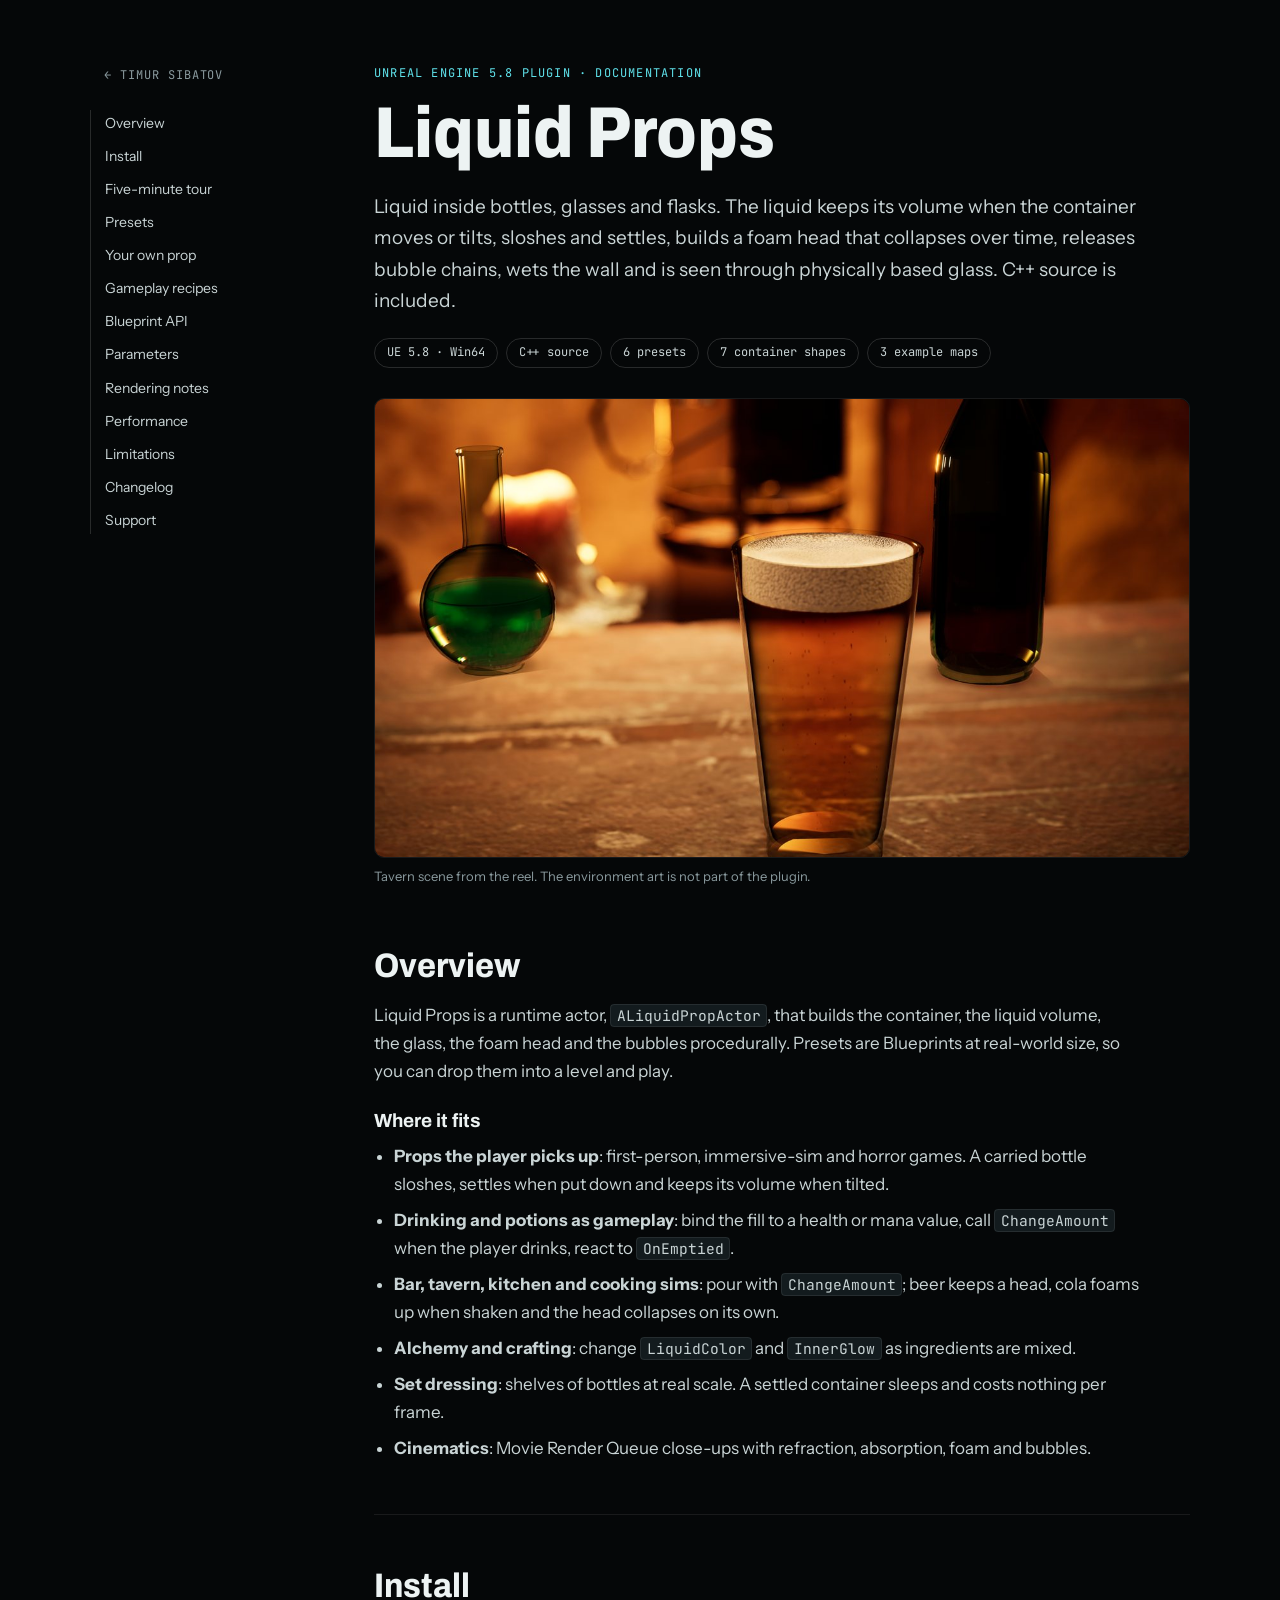
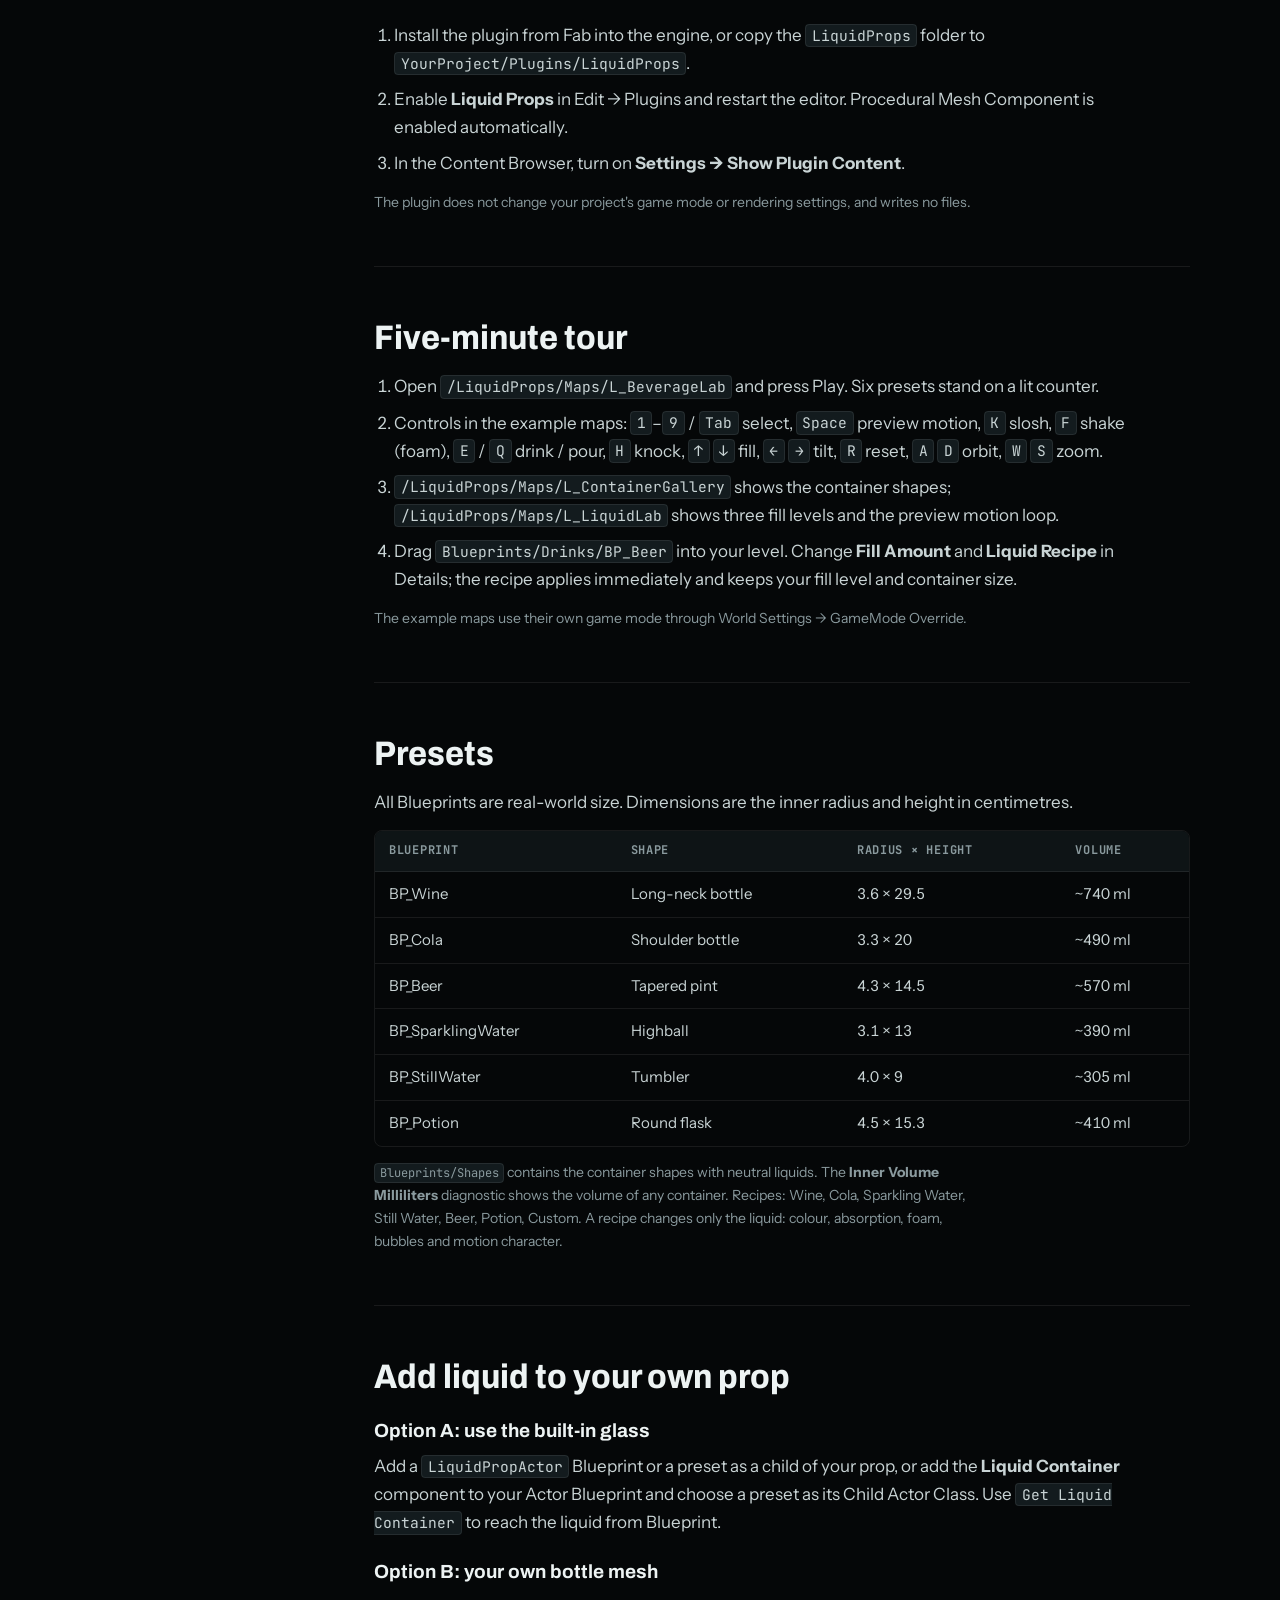
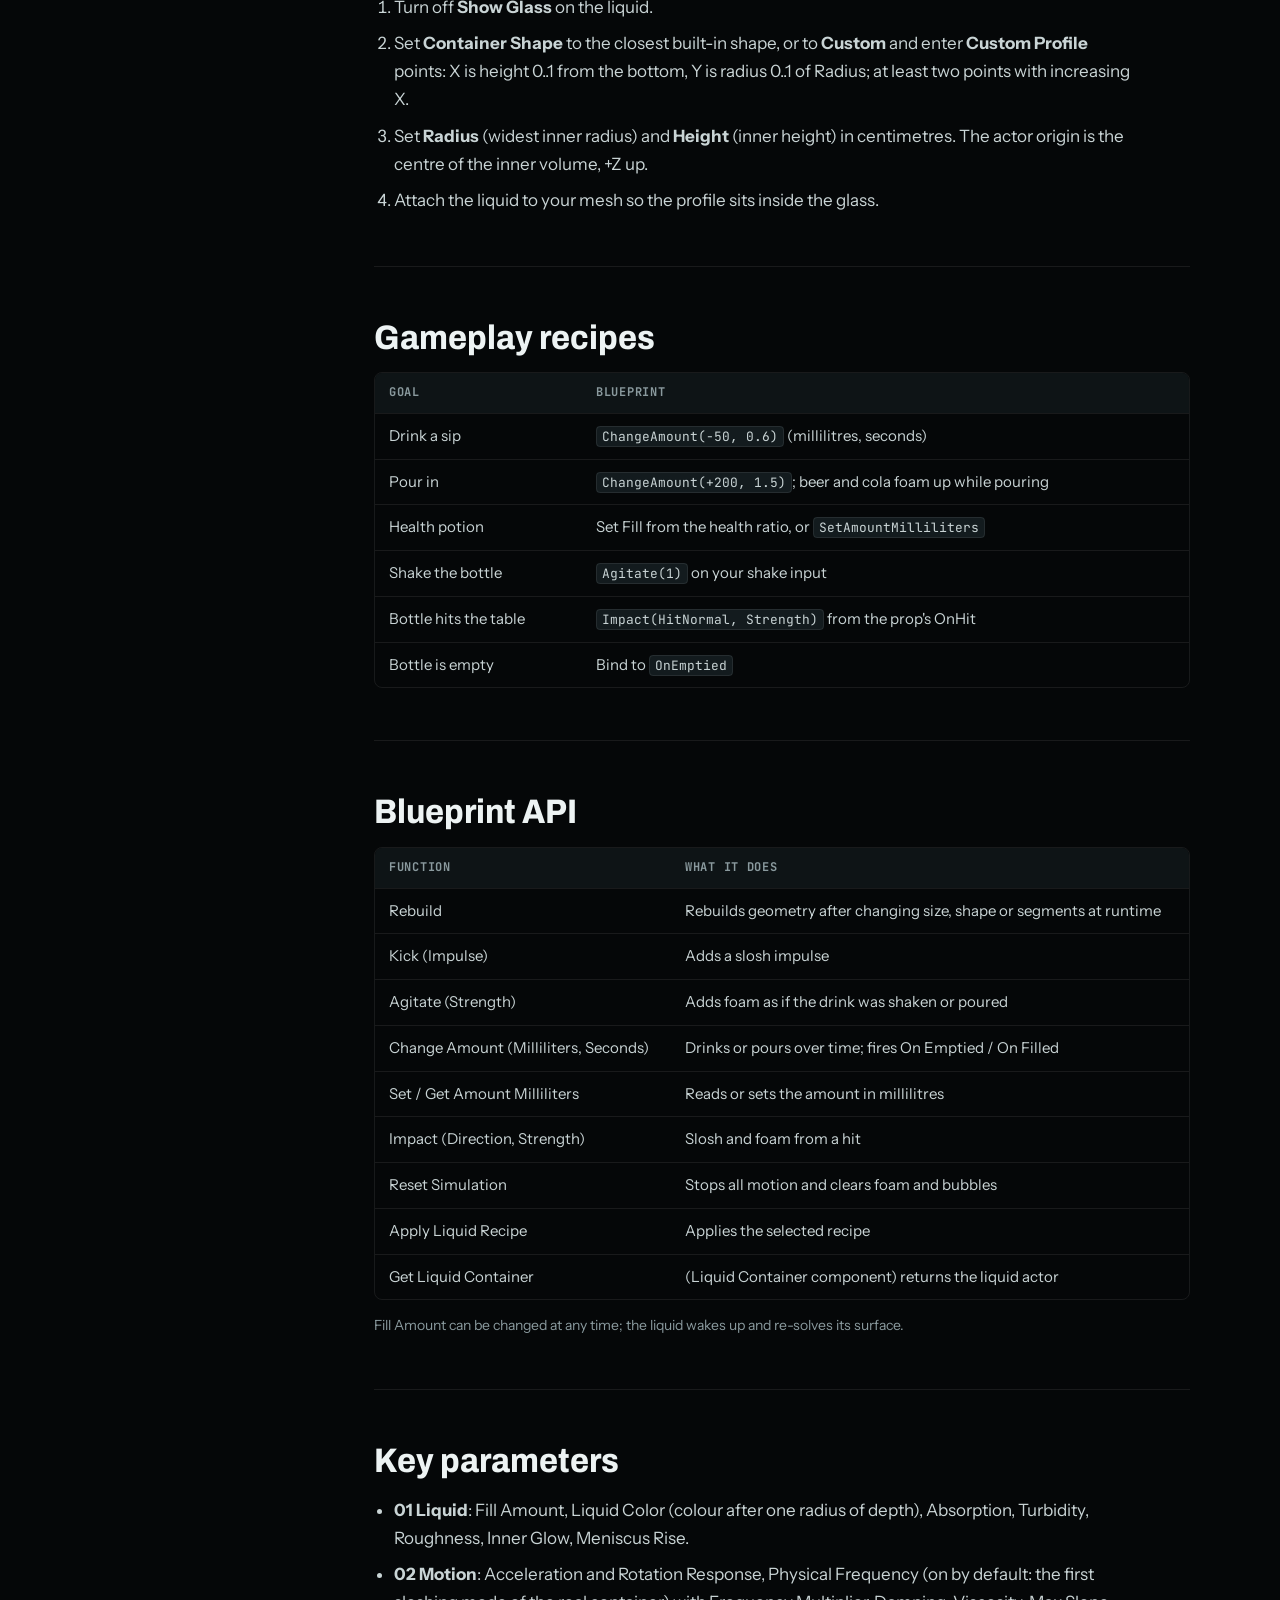
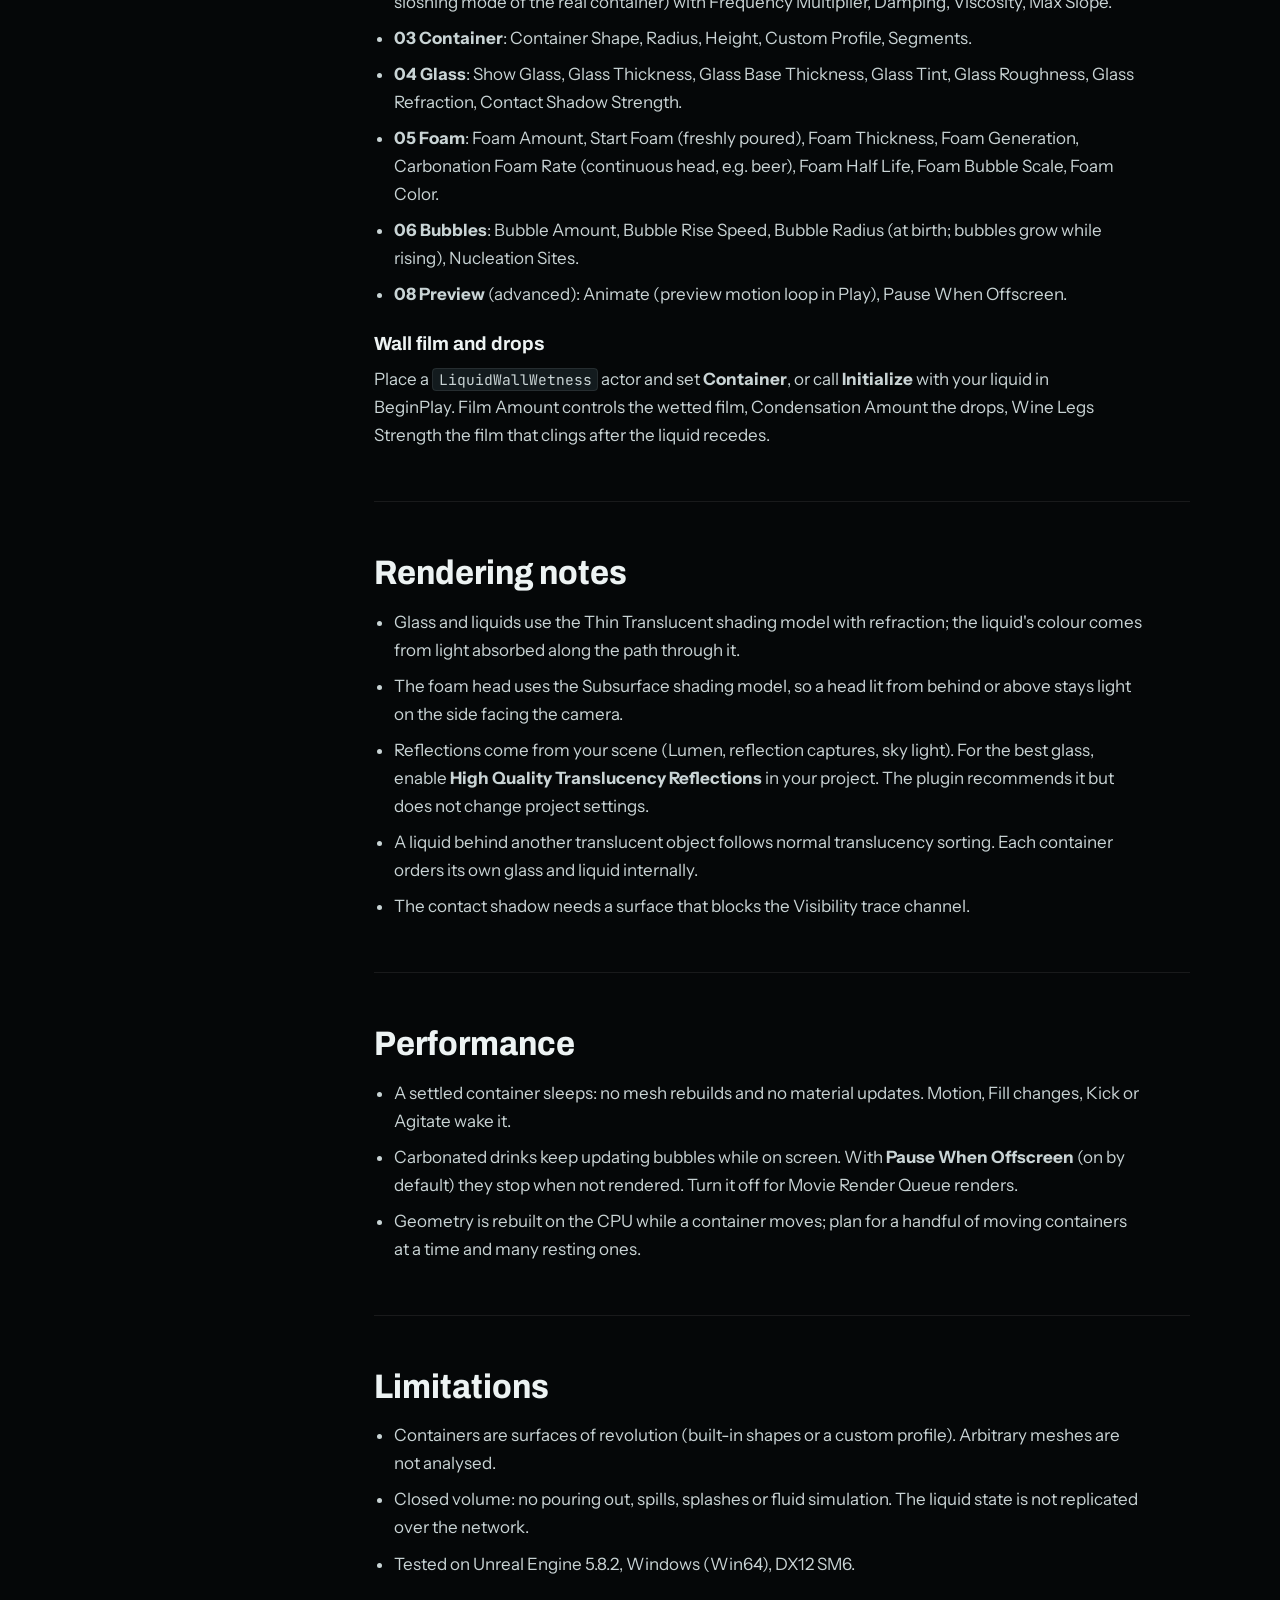
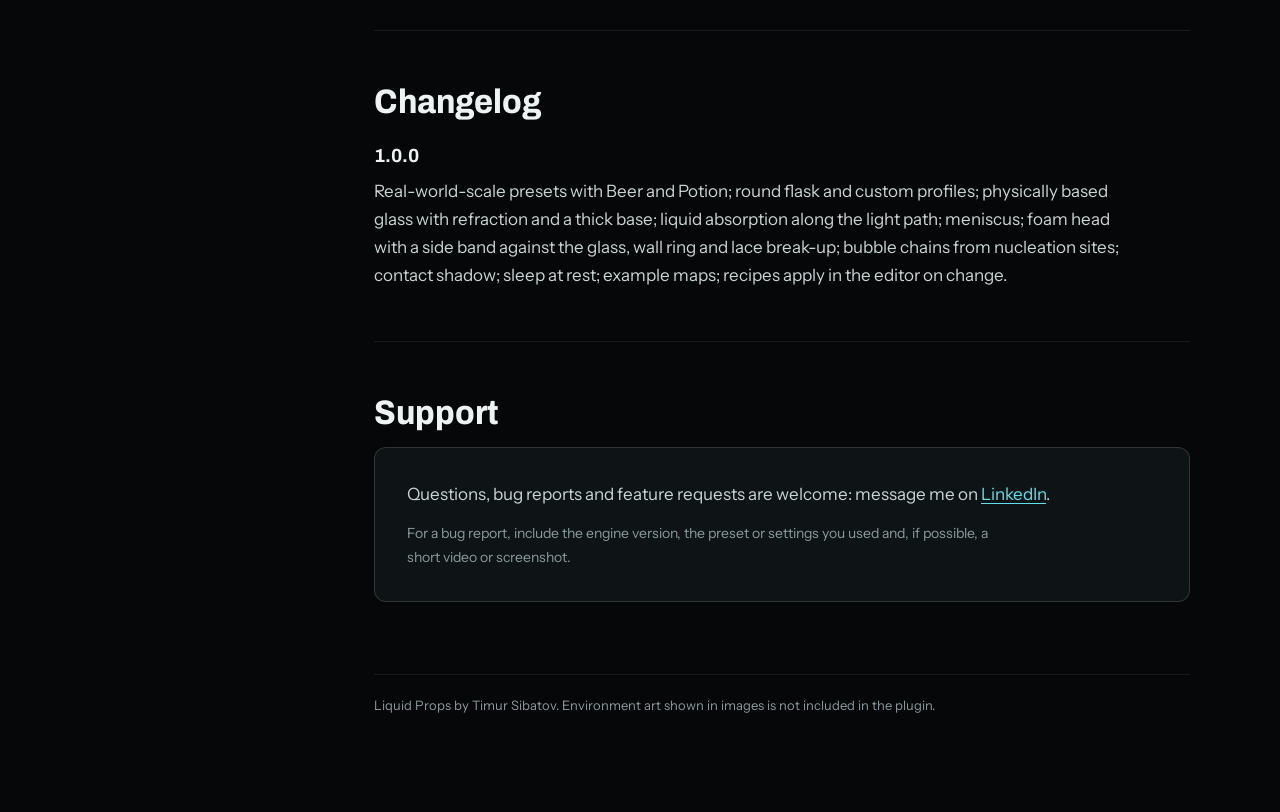
==== liquid-props/index.html @ 6d03c4a4 "Liquid Props documentation page" ====
<!doctype html>
<html lang="en">
<head>
<meta charset="utf-8">
<meta name="viewport" content="width=device-width, initial-scale=1, viewport-fit=cover">
<title>Liquid Props · Documentation</title>
<meta name="description" content="Documentation and support for Liquid Props, a real-time liquid plugin for bottles, glasses and flasks in Unreal Engine 5.8.">
<meta name="theme-color" content="#050708">
<link rel="preconnect" href="https://fonts.googleapis.com">
<link rel="preconnect" href="https://fonts.gstatic.com" crossorigin>
<link href="https://fonts.googleapis.com/css2?family=Archivo:wdth,wght@62..125,400..900&family=Instrument+Sans:wght@400;500;600&family=JetBrains+Mono:wght@400;500&display=swap" rel="stylesheet">
<style>
:root{
  --bg:#050708; --surface:#0E1416; --surface-2:#131B1E;
  --ink:#EDF3F3; --ink-2:#C9D4D5; --muted:#8A9A9E; --rule:rgba(255,255,255,.08); --rule-2:rgba(255,255,255,.14);
  --accent:#5FE1EA; --metric:#F2A65E;
  --display:"Archivo","Arial Narrow",Impact,sans-serif;
  --body:"Instrument Sans","Segoe UI",system-ui,sans-serif;
  --mono:"JetBrains Mono",ui-monospace,Consolas,monospace;
  --gutter:clamp(16px,4vw,40px);
  color-scheme:dark;
}
*,*::before,*::after{box-sizing:border-box}
html{scroll-behavior:smooth;scroll-padding-top:24px;background:var(--bg)}
body{margin:0;background:var(--bg);color:var(--ink);font-family:var(--body);font-size:17px;line-height:1.65;-webkit-font-smoothing:antialiased}
img{display:block;max-width:100%;height:auto}
a{color:var(--accent);text-underline-offset:3px}
h1,h2,h3{font-family:var(--display);margin:0;text-wrap:balance;line-height:1.1}
p{margin:0}
code,kbd{font-family:var(--mono);font-size:.86em;background:var(--surface-2);border:1px solid var(--rule);border-radius:4px;padding:.08em .38em}
.page{display:grid;grid-template-columns:220px minmax(0,1fr);gap:clamp(24px,5vw,72px);max-width:1180px;margin:0 auto;padding:clamp(28px,5vw,64px) var(--gutter) 96px}
nav.toc{position:sticky;top:24px;align-self:start;font-size:14px}
nav.toc .home{display:block;font-family:var(--mono);font-size:12px;letter-spacing:.08em;text-transform:uppercase;color:var(--muted);text-decoration:none;margin-bottom:22px}
nav.toc ol{list-style:none;margin:0;padding:0;display:grid;gap:6px;border-left:1px solid var(--rule-2)}
nav.toc a{display:block;padding:2px 0 2px 14px;color:var(--ink-2);text-decoration:none}
nav.toc a:hover{color:var(--accent)}
main{min-width:0}
.eyebrow{font-family:var(--mono);font-size:12px;letter-spacing:.1em;text-transform:uppercase;color:var(--accent)}
h1{font-size:clamp(40px,6vw,72px);font-weight:800;font-stretch:88%;margin:10px 0 18px}
.lede{font-size:19px;color:var(--ink-2);max-width:62ch}
.facts{display:flex;flex-wrap:wrap;gap:8px;margin:22px 0 30px;padding:0;list-style:none}
.facts li{font-family:var(--mono);font-size:12px;color:var(--ink-2);border:1px solid var(--rule-2);border-radius:999px;padding:4px 12px}
figure{margin:0 0 8px}
figure img{border-radius:10px;border:1px solid var(--rule)}
figcaption{font-size:13px;color:var(--muted);margin-top:8px}
section{padding-top:52px}
section+section{border-top:1px solid var(--rule);margin-top:52px}
h2{font-size:clamp(26px,3vw,34px);font-weight:750;font-stretch:92%;margin-bottom:16px}
h3{font-size:19px;font-weight:700;margin:26px 0 10px}
section p,section li{color:var(--ink-2);max-width:68ch}
section p+p{margin-top:12px}
ul.list,ol.list{padding-left:1.2em;margin:10px 0 0;display:grid;gap:8px}
.table{overflow-x:auto;margin-top:14px;border:1px solid var(--rule);border-radius:8px}
table{border-collapse:collapse;width:100%;font-size:15px;min-width:520px}
th,td{text-align:left;padding:10px 14px;border-bottom:1px solid var(--rule);vertical-align:top}
th{font-family:var(--mono);font-size:12px;letter-spacing:.06em;text-transform:uppercase;color:var(--muted);background:var(--surface)}
tr:last-child td{border-bottom:0}
td{font-variant-numeric:tabular-nums;color:var(--ink-2)}
.support{background:var(--surface);border:1px solid var(--rule-2);border-radius:12px;padding:clamp(20px,3vw,32px);margin-top:8px}
.support ul{margin-top:12px}
.note{font-size:14px;color:var(--muted);margin-top:14px}
footer{margin-top:72px;padding-top:20px;border-top:1px solid var(--rule);font-size:13px;color:var(--muted)}
@media (max-width:820px){
  .page{grid-template-columns:minmax(0,1fr)}
  nav.toc{position:static}
  nav.toc ol{grid-template-columns:repeat(2,minmax(0,1fr));border-left:0}
  nav.toc a{padding-left:0}
}
</style>
</head>
<body>
<div class="page">
  <nav class="toc" aria-label="Contents">
    <a class="home" href="../#liquids">← Timur Sibatov</a>
    <ol>
      <li><a href="#overview">Overview</a></li>
      <li><a href="#install">Install</a></li>
      <li><a href="#tour">Five-minute tour</a></li>
      <li><a href="#presets">Presets</a></li>
      <li><a href="#own-prop">Your own prop</a></li>
      <li><a href="#gameplay">Gameplay recipes</a></li>
      <li><a href="#api">Blueprint API</a></li>
      <li><a href="#parameters">Parameters</a></li>
      <li><a href="#rendering">Rendering notes</a></li>
      <li><a href="#performance">Performance</a></li>
      <li><a href="#limitations">Limitations</a></li>
      <li><a href="#changelog">Changelog</a></li>
      <li><a href="#support">Support</a></li>
    </ol>
  </nav>
  <main>
    <p class="eyebrow">Unreal Engine 5.8 plugin · Documentation</p>
    <h1>Liquid Props</h1>
    <p class="lede">Liquid inside bottles, glasses and flasks. The liquid keeps its volume when the container moves or tilts, sloshes and settles, builds a foam head that collapses over time, releases bubble chains, wets the wall and is seen through physically based glass. C++ source is included.</p>
    <ul class="facts"><li>UE 5.8 · Win64</li><li>C++ source</li><li>6 presets</li><li>7 container shapes</li><li>3 example maps</li></ul>
    <figure>
      <img src="../assets/img/poster-liquid.jpg" alt="A pint of beer with a foam head, a green potion flask and a wine bottle on a tavern table" width="1280" height="720">
      <figcaption>Tavern scene from the reel. The environment art is not part of the plugin.</figcaption>
    </figure>

    <section id="overview">
      <h2>Overview</h2>
      <p>Liquid Props is a runtime actor, <code>ALiquidPropActor</code>, that builds the container, the liquid volume, the glass, the foam head and the bubbles procedurally. Presets are Blueprints at real-world size, so you can drop them into a level and play.</p>
      <h3>Where it fits</h3>
      <ul class="list">
        <li><strong>Props the player picks up</strong>: first-person, immersive-sim and horror games. A carried bottle sloshes, settles when put down and keeps its volume when tilted.</li>
        <li><strong>Drinking and potions as gameplay</strong>: bind the fill to a health or mana value, call <code>ChangeAmount</code> when the player drinks, react to <code>OnEmptied</code>.</li>
        <li><strong>Bar, tavern, kitchen and cooking sims</strong>: pour with <code>ChangeAmount</code>; beer keeps a head, cola foams up when shaken and the head collapses on its own.</li>
        <li><strong>Alchemy and crafting</strong>: change <code>LiquidColor</code> and <code>InnerGlow</code> as ingredients are mixed.</li>
        <li><strong>Set dressing</strong>: shelves of bottles at real scale. A settled container sleeps and costs nothing per frame.</li>
        <li><strong>Cinematics</strong>: Movie Render Queue close-ups with refraction, absorption, foam and bubbles.</li>
      </ul>
    </section>

    <section id="install">
      <h2>Install</h2>
      <ol class="list">
        <li>Install the plugin from Fab into the engine, or copy the <code>LiquidProps</code> folder to <code>YourProject/Plugins/LiquidProps</code>.</li>
        <li>Enable <strong>Liquid Props</strong> in Edit → Plugins and restart the editor. Procedural Mesh Component is enabled automatically.</li>
        <li>In the Content Browser, turn on <strong>Settings → Show Plugin Content</strong>.</li>
      </ol>
      <p class="note">The plugin does not change your project's game mode or rendering settings, and writes no files.</p>
    </section>

    <section id="tour">
      <h2>Five-minute tour</h2>
      <ol class="list">
        <li>Open <code>/LiquidProps/Maps/L_BeverageLab</code> and press Play. Six presets stand on a lit counter.</li>
        <li>Controls in the example maps: <kbd>1</kbd>–<kbd>9</kbd> / <kbd>Tab</kbd> select, <kbd>Space</kbd> preview motion, <kbd>K</kbd> slosh, <kbd>F</kbd> shake (foam), <kbd>E</kbd> / <kbd>Q</kbd> drink / pour, <kbd>H</kbd> knock, <kbd>↑</kbd> <kbd>↓</kbd> fill, <kbd>←</kbd> <kbd>→</kbd> tilt, <kbd>R</kbd> reset, <kbd>A</kbd> <kbd>D</kbd> orbit, <kbd>W</kbd> <kbd>S</kbd> zoom.</li>
        <li><code>/LiquidProps/Maps/L_ContainerGallery</code> shows the container shapes; <code>/LiquidProps/Maps/L_LiquidLab</code> shows three fill levels and the preview motion loop.</li>
        <li>Drag <code>Blueprints/Drinks/BP_Beer</code> into your level. Change <strong>Fill Amount</strong> and <strong>Liquid Recipe</strong> in Details; the recipe applies immediately and keeps your fill level and container size.</li>
      </ol>
      <p class="note">The example maps use their own game mode through World Settings → GameMode Override.</p>
    </section>

    <section id="presets">
      <h2>Presets</h2>
      <p>All Blueprints are real-world size. Dimensions are the inner radius and height in centimetres.</p>
      <div class="table"><table>
        <thead><tr><th>Blueprint</th><th>Shape</th><th>Radius × height</th><th>Volume</th></tr></thead>
        <tbody>
          <tr><td>BP_Wine</td><td>Long-neck bottle</td><td>3.6 × 29.5</td><td>~740 ml</td></tr>
          <tr><td>BP_Cola</td><td>Shoulder bottle</td><td>3.3 × 20</td><td>~490 ml</td></tr>
          <tr><td>BP_Beer</td><td>Tapered pint</td><td>4.3 × 14.5</td><td>~570 ml</td></tr>
          <tr><td>BP_SparklingWater</td><td>Highball</td><td>3.1 × 13</td><td>~390 ml</td></tr>
          <tr><td>BP_StillWater</td><td>Tumbler</td><td>4.0 × 9</td><td>~305 ml</td></tr>
          <tr><td>BP_Potion</td><td>Round flask</td><td>4.5 × 15.3</td><td>~410 ml</td></tr>
        </tbody>
      </table></div>
      <p class="note"><code>Blueprints/Shapes</code> contains the container shapes with neutral liquids. The <strong>Inner Volume Milliliters</strong> diagnostic shows the volume of any container. Recipes: Wine, Cola, Sparkling Water, Still Water, Beer, Potion, Custom. A recipe changes only the liquid: colour, absorption, foam, bubbles and motion character.</p>
    </section>

    <section id="own-prop">
      <h2>Add liquid to your own prop</h2>
      <h3>Option A: use the built-in glass</h3>
      <p>Add a <code>LiquidPropActor</code> Blueprint or a preset as a child of your prop, or add the <strong>Liquid Container</strong> component to your Actor Blueprint and choose a preset as its Child Actor Class. Use <code>Get Liquid Container</code> to reach the liquid from Blueprint.</p>
      <h3>Option B: your own bottle mesh</h3>
      <ol class="list">
        <li>Turn off <strong>Show Glass</strong> on the liquid.</li>
        <li>Set <strong>Container Shape</strong> to the closest built-in shape, or to <strong>Custom</strong> and enter <strong>Custom Profile</strong> points: X is height 0..1 from the bottom, Y is radius 0..1 of Radius; at least two points with increasing X.</li>
        <li>Set <strong>Radius</strong> (widest inner radius) and <strong>Height</strong> (inner height) in centimetres. The actor origin is the centre of the inner volume, +Z up.</li>
        <li>Attach the liquid to your mesh so the profile sits inside the glass.</li>
      </ol>
    </section>

    <section id="gameplay">
      <h2>Gameplay recipes</h2>
      <div class="table"><table>
        <thead><tr><th>Goal</th><th>Blueprint</th></tr></thead>
        <tbody>
          <tr><td>Drink a sip</td><td><code>ChangeAmount(-50, 0.6)</code> (millilitres, seconds)</td></tr>
          <tr><td>Pour in</td><td><code>ChangeAmount(+200, 1.5)</code>; beer and cola foam up while pouring</td></tr>
          <tr><td>Health potion</td><td>Set Fill from the health ratio, or <code>SetAmountMilliliters</code></td></tr>
          <tr><td>Shake the bottle</td><td><code>Agitate(1)</code> on your shake input</td></tr>
          <tr><td>Bottle hits the table</td><td><code>Impact(HitNormal, Strength)</code> from the prop's OnHit</td></tr>
          <tr><td>Bottle is empty</td><td>Bind to <code>OnEmptied</code></td></tr>
        </tbody>
      </table></div>
    </section>

    <section id="api">
      <h2>Blueprint API</h2>
      <div class="table"><table>
        <thead><tr><th>Function</th><th>What it does</th></tr></thead>
        <tbody>
          <tr><td>Rebuild</td><td>Rebuilds geometry after changing size, shape or segments at runtime</td></tr>
          <tr><td>Kick (Impulse)</td><td>Adds a slosh impulse</td></tr>
          <tr><td>Agitate (Strength)</td><td>Adds foam as if the drink was shaken or poured</td></tr>
          <tr><td>Change Amount (Milliliters, Seconds)</td><td>Drinks or pours over time; fires On Emptied / On Filled</td></tr>
          <tr><td>Set / Get Amount Milliliters</td><td>Reads or sets the amount in millilitres</td></tr>
          <tr><td>Impact (Direction, Strength)</td><td>Slosh and foam from a hit</td></tr>
          <tr><td>Reset Simulation</td><td>Stops all motion and clears foam and bubbles</td></tr>
          <tr><td>Apply Liquid Recipe</td><td>Applies the selected recipe</td></tr>
          <tr><td>Get Liquid Container</td><td>(Liquid Container component) returns the liquid actor</td></tr>
        </tbody>
      </table></div>
      <p class="note">Fill Amount can be changed at any time; the liquid wakes up and re-solves its surface.</p>
    </section>

    <section id="parameters">
      <h2>Key parameters</h2>
      <ul class="list">
        <li><strong>01 Liquid</strong>: Fill Amount, Liquid Color (colour after one radius of depth), Absorption, Turbidity, Roughness, Inner Glow, Meniscus Rise.</li>
        <li><strong>02 Motion</strong>: Acceleration and Rotation Response, Physical Frequency (on by default: the first sloshing mode of the real container) with Frequency Multiplier, Damping, Viscosity, Max Slope.</li>
        <li><strong>03 Container</strong>: Container Shape, Radius, Height, Custom Profile, Segments.</li>
        <li><strong>04 Glass</strong>: Show Glass, Glass Thickness, Glass Base Thickness, Glass Tint, Glass Roughness, Glass Refraction, Contact Shadow Strength.</li>
        <li><strong>05 Foam</strong>: Foam Amount, Start Foam (freshly poured), Foam Thickness, Foam Generation, Carbonation Foam Rate (continuous head, e.g. beer), Foam Half Life, Foam Bubble Scale, Foam Color.</li>
        <li><strong>06 Bubbles</strong>: Bubble Amount, Bubble Rise Speed, Bubble Radius (at birth; bubbles grow while rising), Nucleation Sites.</li>
        <li><strong>08 Preview</strong> (advanced): Animate (preview motion loop in Play), Pause When Offscreen.</li>
      </ul>
      <h3>Wall film and drops</h3>
      <p>Place a <code>LiquidWallWetness</code> actor and set <strong>Container</strong>, or call <strong>Initialize</strong> with your liquid in BeginPlay. Film Amount controls the wetted film, Condensation Amount the drops, Wine Legs Strength the film that clings after the liquid recedes.</p>
    </section>

    <section id="rendering">
      <h2>Rendering notes</h2>
      <ul class="list">
        <li>Glass and liquids use the Thin Translucent shading model with refraction; the liquid's colour comes from light absorbed along the path through it.</li>
        <li>The foam head uses the Subsurface shading model, so a head lit from behind or above stays light on the side facing the camera.</li>
        <li>Reflections come from your scene (Lumen, reflection captures, sky light). For the best glass, enable <strong>High Quality Translucency Reflections</strong> in your project. The plugin recommends it but does not change project settings.</li>
        <li>A liquid behind another translucent object follows normal translucency sorting. Each container orders its own glass and liquid internally.</li>
        <li>The contact shadow needs a surface that blocks the Visibility trace channel.</li>
      </ul>
    </section>

    <section id="performance">
      <h2>Performance</h2>
      <ul class="list">
        <li>A settled container sleeps: no mesh rebuilds and no material updates. Motion, Fill changes, Kick or Agitate wake it.</li>
        <li>Carbonated drinks keep updating bubbles while on screen. With <strong>Pause When Offscreen</strong> (on by default) they stop when not rendered. Turn it off for Movie Render Queue renders.</li>
        <li>Geometry is rebuilt on the CPU while a container moves; plan for a handful of moving containers at a time and many resting ones.</li>
      </ul>
    </section>

    <section id="limitations">
      <h2>Limitations</h2>
      <ul class="list">
        <li>Containers are surfaces of revolution (built-in shapes or a custom profile). Arbitrary meshes are not analysed.</li>
        <li>Closed volume: no pouring out, spills, splashes or fluid simulation. The liquid state is not replicated over the network.</li>
        <li>Tested on Unreal Engine 5.8.2, Windows (Win64), DX12 SM6.</li>
      </ul>
    </section>

    <section id="changelog">
      <h2>Changelog</h2>
      <h3>1.0.0</h3>
      <p>Real-world-scale presets with Beer and Potion; round flask and custom profiles; physically based glass with refraction and a thick base; liquid absorption along the light path; meniscus; foam head with a side band against the glass, wall ring and lace break-up; bubble chains from nucleation sites; contact shadow; sleep at rest; example maps; recipes apply in the editor on change.</p>
    </section>

    <section id="support">
      <h2>Support</h2>
      <div class="support">
        <p>Questions, bug reports and feature requests are welcome: message me on <a href="https://www.linkedin.com/in/timmysib/">LinkedIn</a>.</p>
        <p class="note">For a bug report, include the engine version, the preset or settings you used and, if possible, a short video or screenshot.</p>
      </div>
    </section>

    <footer>Liquid Props by Timur Sibatov. Environment art shown in images is not included in the plugin.</footer>
  </main>
</div>
</body>
</html>
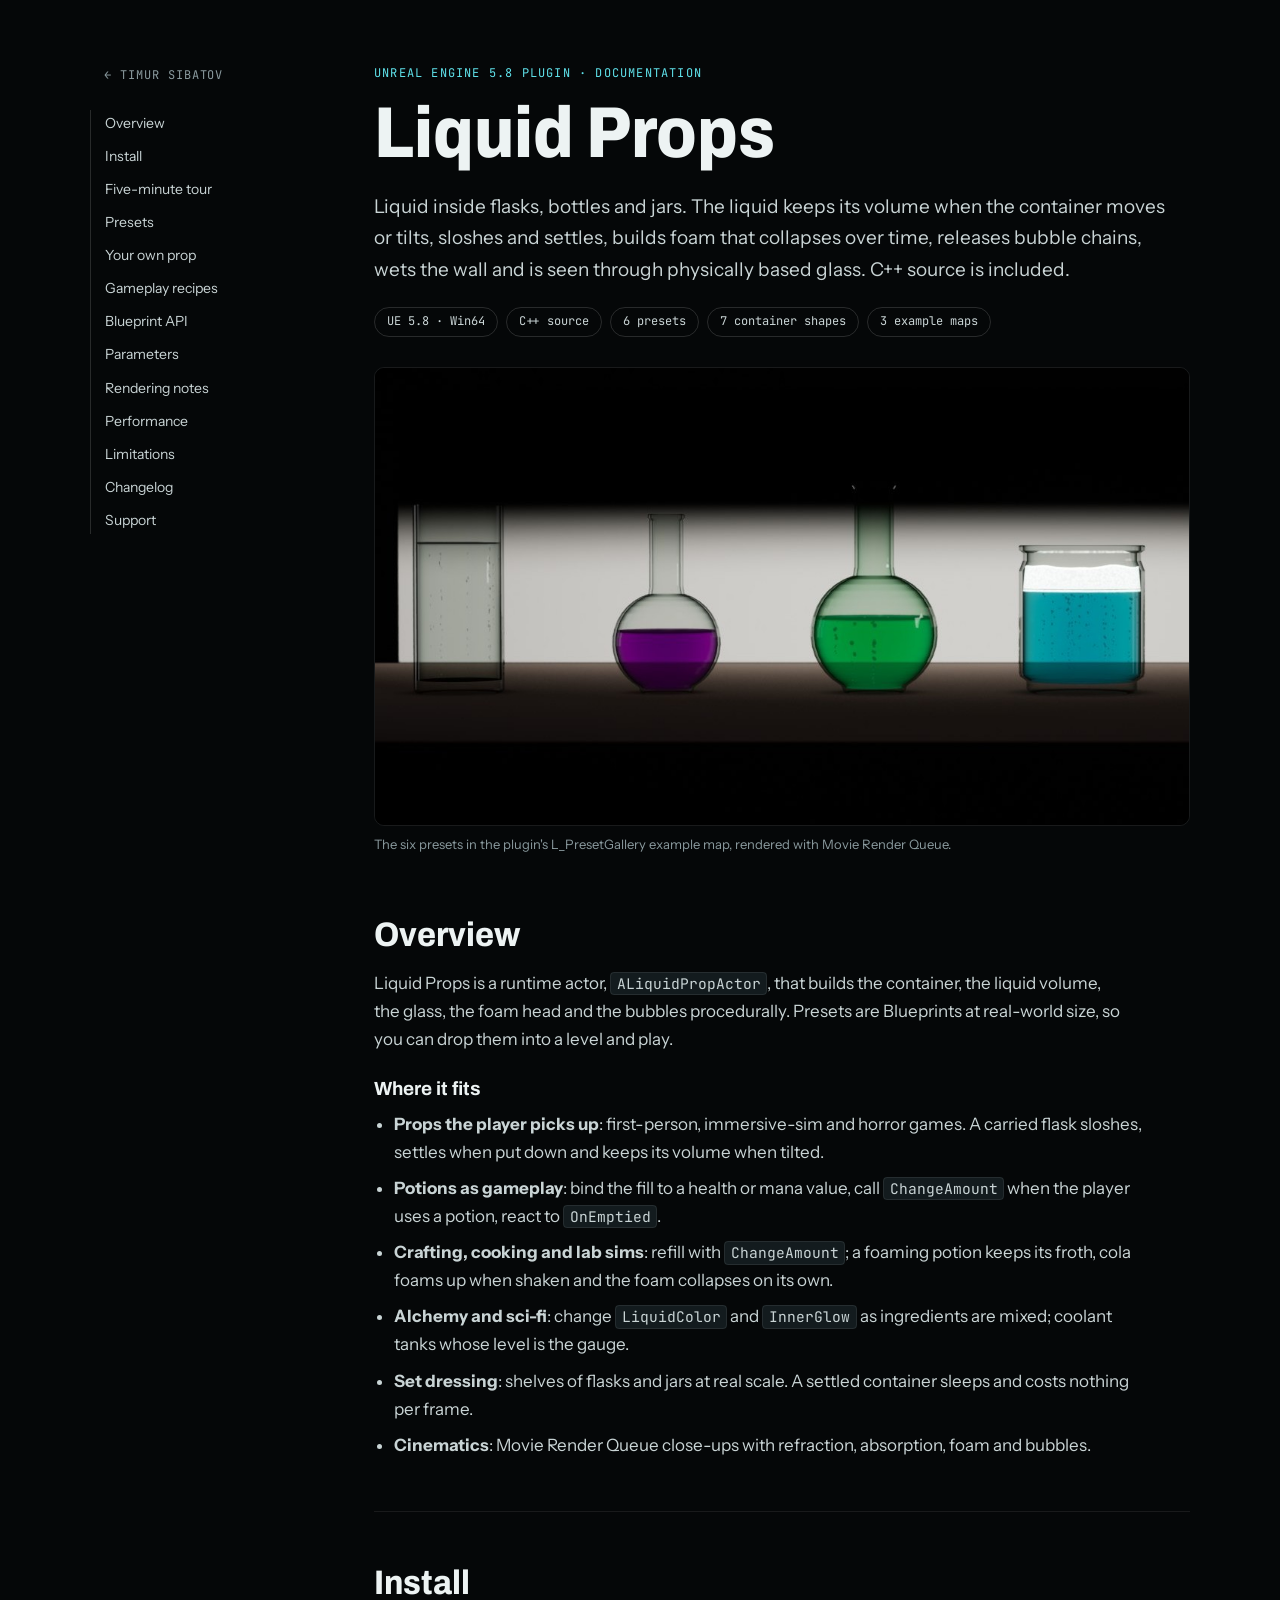
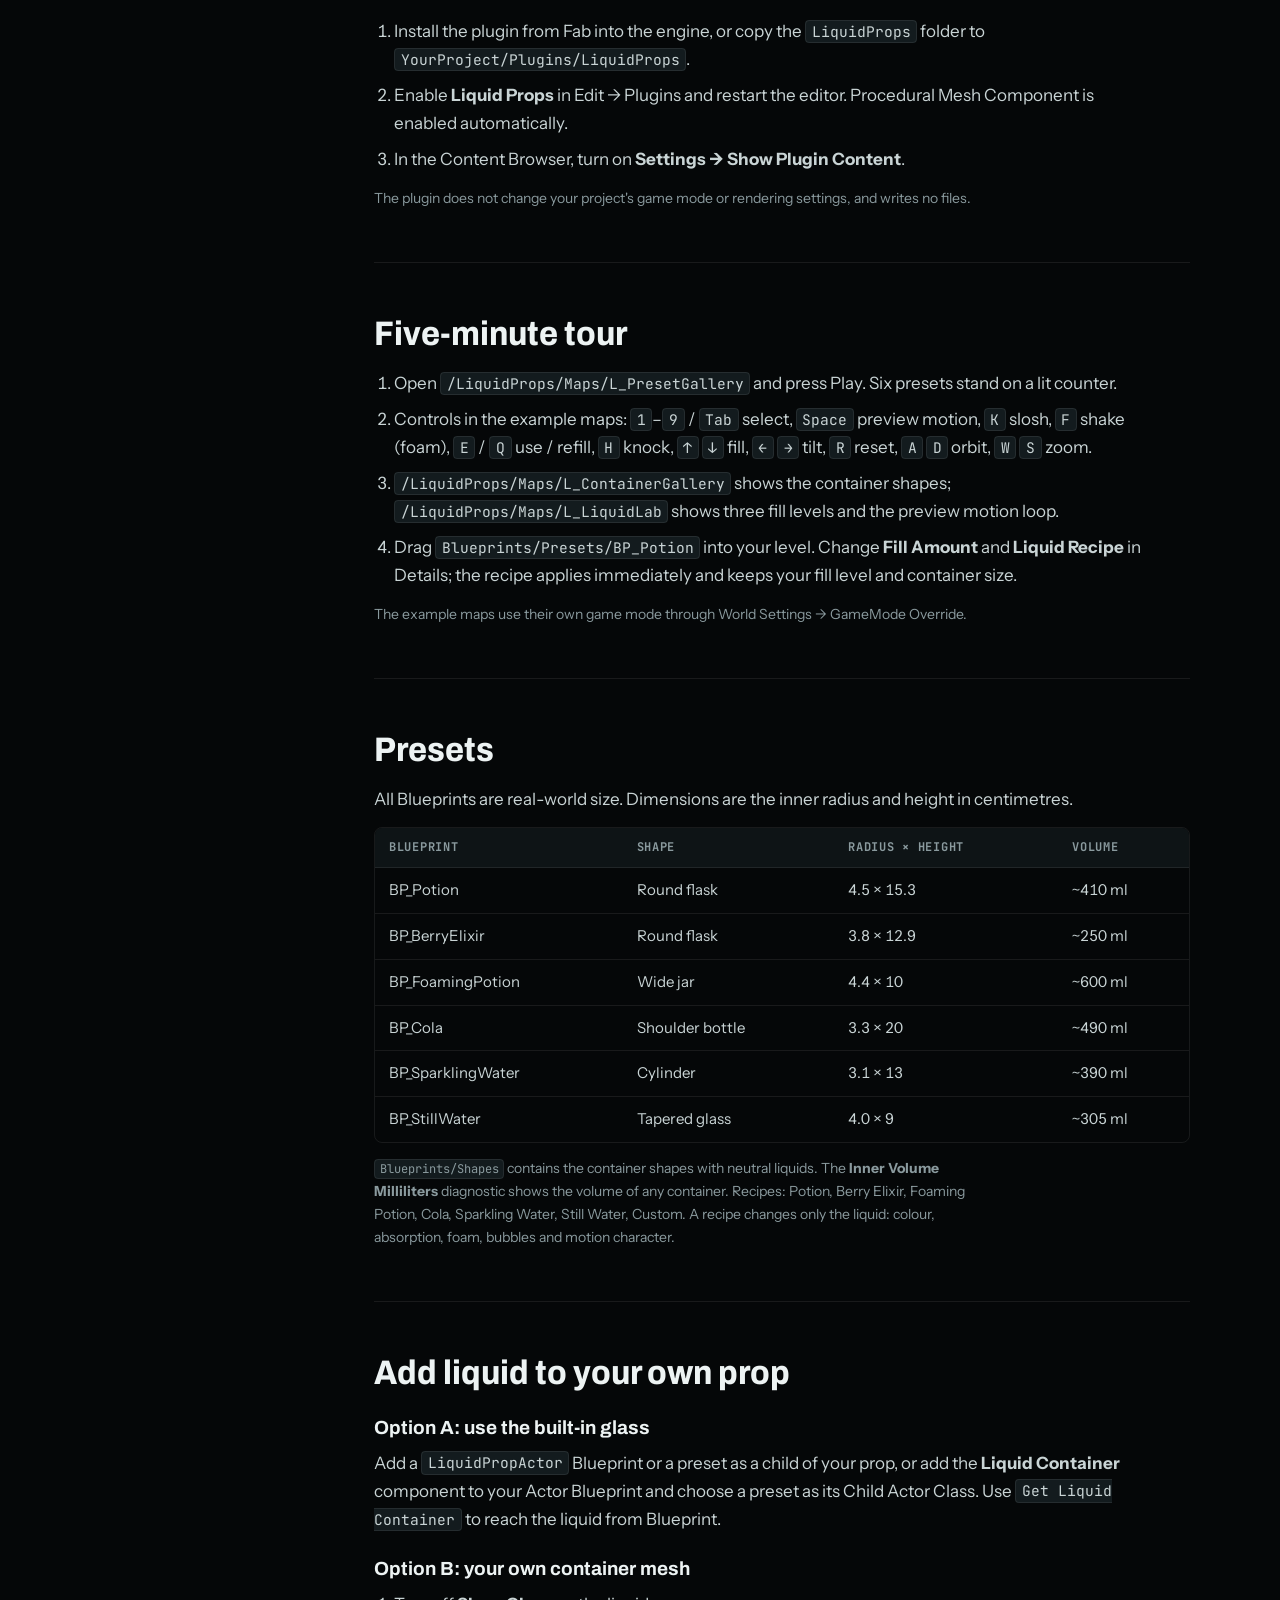
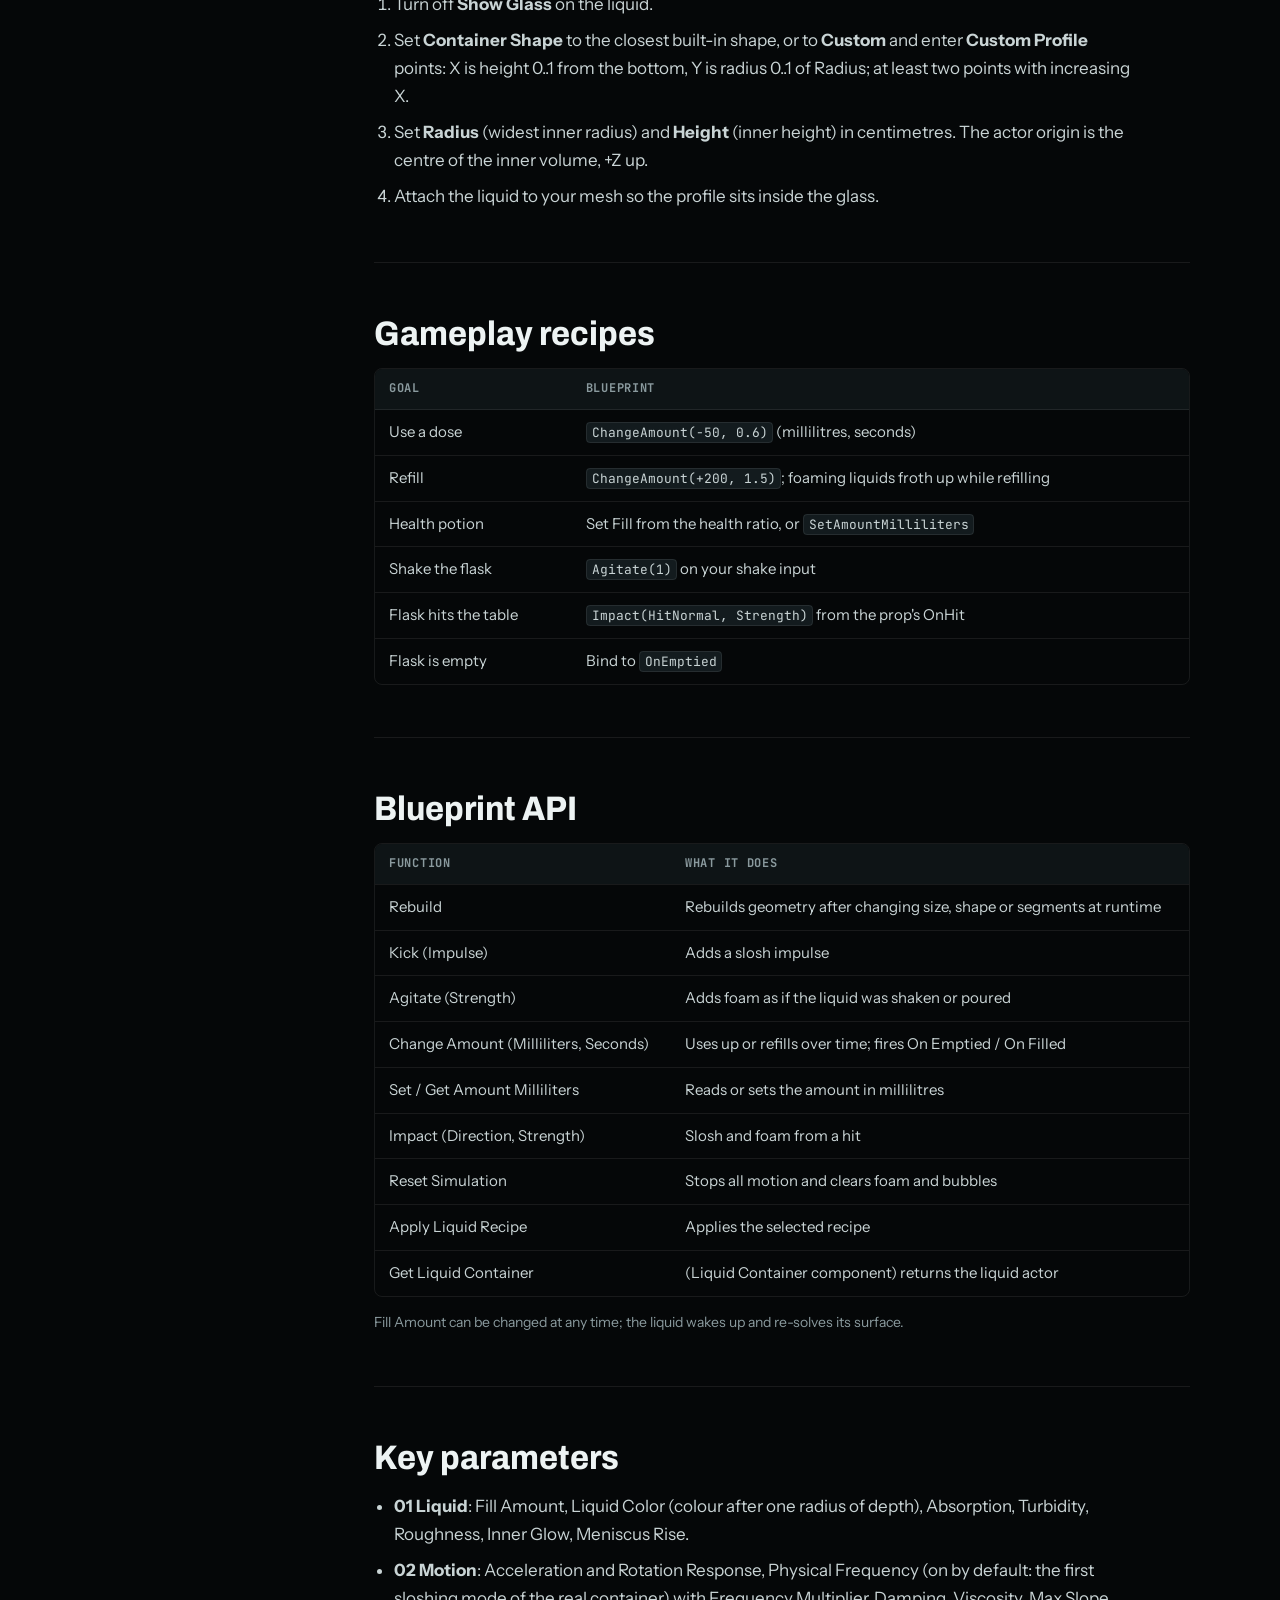
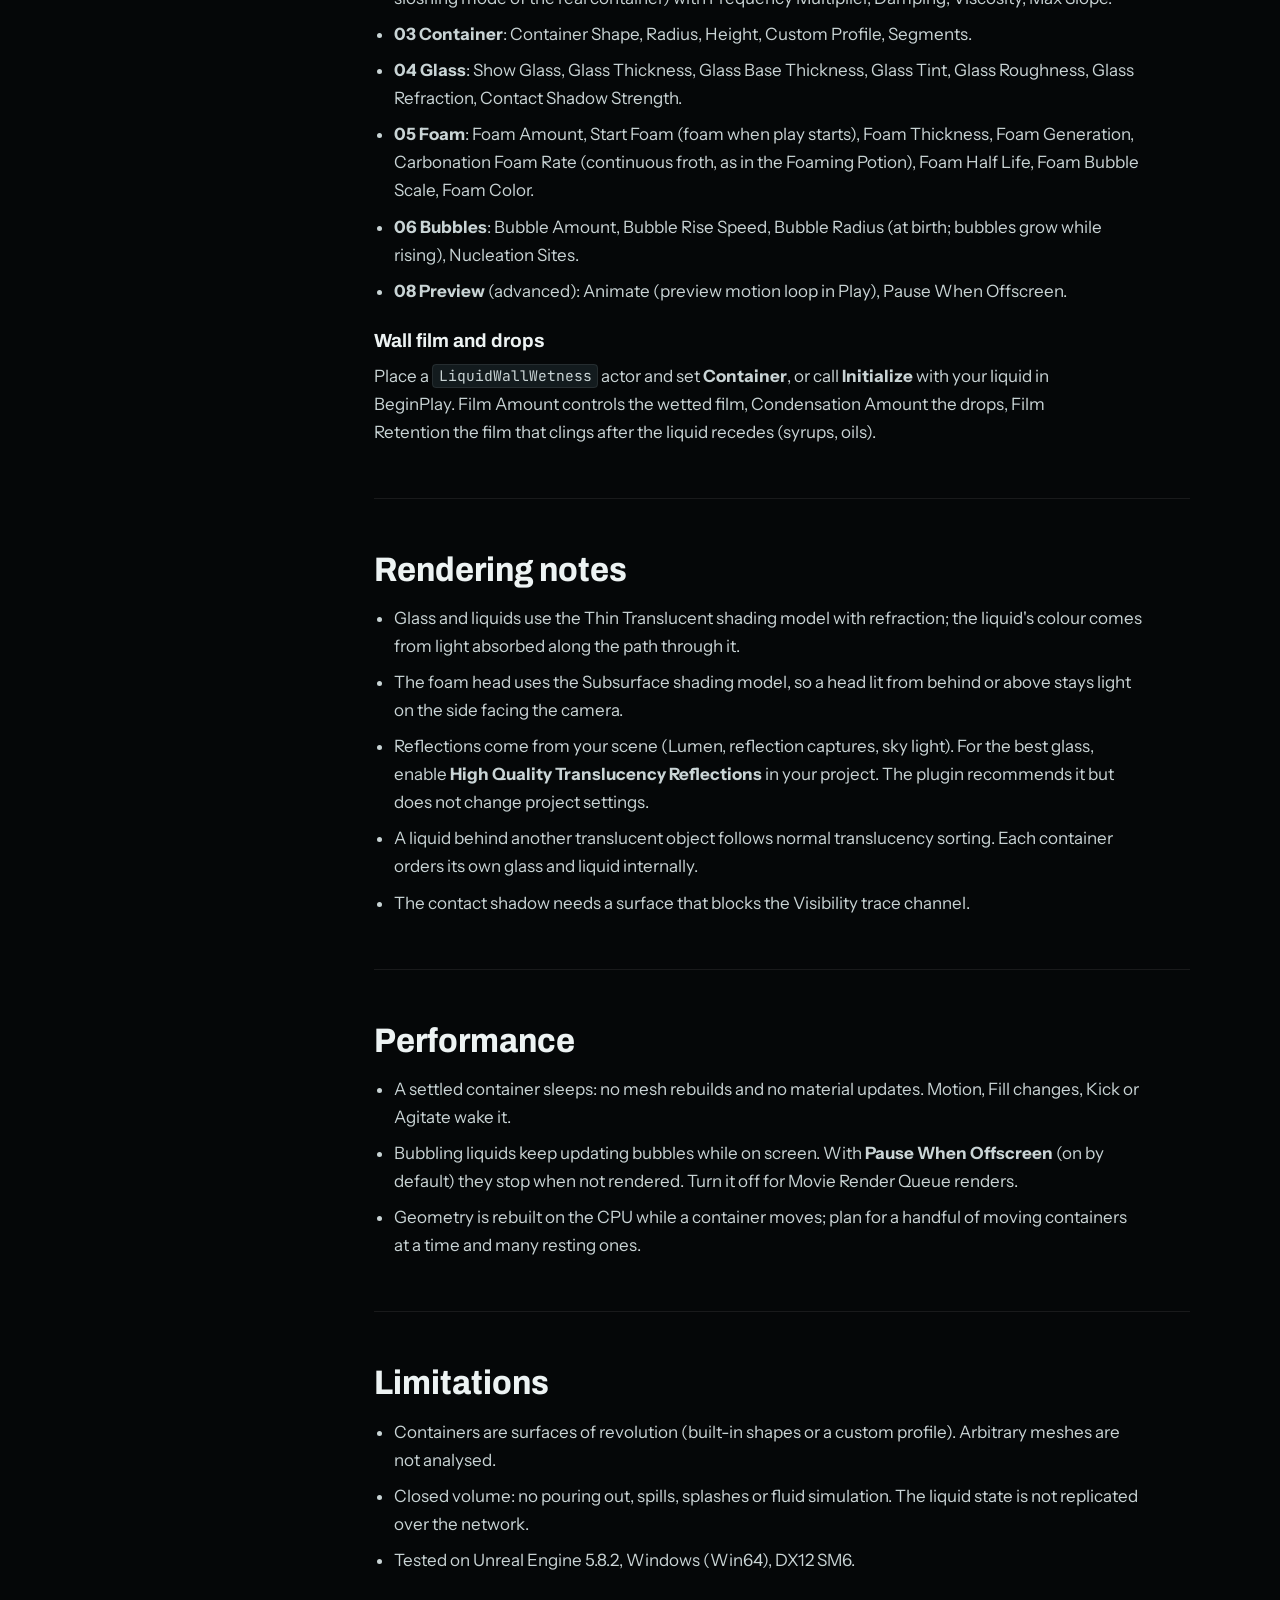
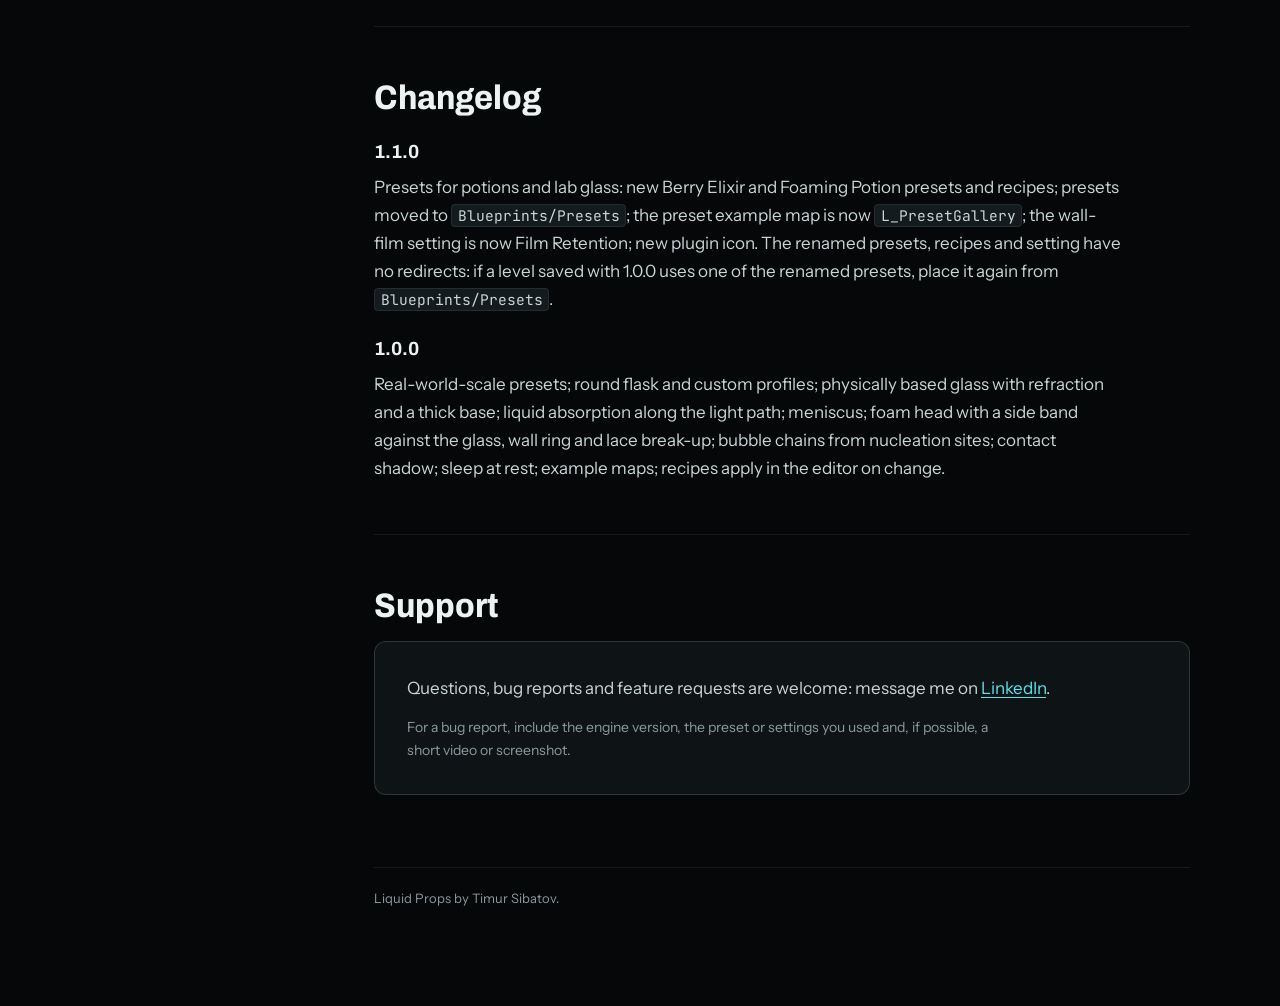
==== commit cfb8fdfd: "Liquid Props 1.1: potions and lab glass instead of drinks" ====
--- a/liquid-props/index.html
+++ b/liquid-props/index.html
@@ -4,7 +4,7 @@
 <meta charset="utf-8">
 <meta name="viewport" content="width=device-width, initial-scale=1, viewport-fit=cover">
 <title>Liquid Props · Documentation</title>
-<meta name="description" content="Documentation and support for Liquid Props, a real-time liquid plugin for bottles, glasses and flasks in Unreal Engine 5.8.">
+<meta name="description" content="Documentation and support for Liquid Props, a real-time liquid plugin for flasks, bottles and jars in Unreal Engine 5.8.">
 <meta name="theme-color" content="#050708">
 <link rel="preconnect" href="https://fonts.googleapis.com">
 <link rel="preconnect" href="https://fonts.gstatic.com" crossorigin>
@@ -91,11 +91,11 @@
   <main>
     <p class="eyebrow">Unreal Engine 5.8 plugin · Documentation</p>
     <h1>Liquid Props</h1>
-    <p class="lede">Liquid inside bottles, glasses and flasks. The liquid keeps its volume when the container moves or tilts, sloshes and settles, builds a foam head that collapses over time, releases bubble chains, wets the wall and is seen through physically based glass. C++ source is included.</p>
+    <p class="lede">Liquid inside flasks, bottles and jars. The liquid keeps its volume when the container moves or tilts, sloshes and settles, builds foam that collapses over time, releases bubble chains, wets the wall and is seen through physically based glass. C++ source is included.</p>
     <ul class="facts"><li>UE 5.8 · Win64</li><li>C++ source</li><li>6 presets</li><li>7 container shapes</li><li>3 example maps</li></ul>
     <figure>
-      <img src="../assets/img/poster-liquid.jpg" alt="A pint of beer with a foam head, a green potion flask and a wine bottle on a tavern table" width="1280" height="720">
-      <figcaption>Tavern scene from the reel. The environment art is not part of the plugin.</figcaption>
+      <img src="../assets/img/liquid-presets-v11.jpg" alt="Four containers on a backlit studio counter: sparkling water, a violet berry elixir in a small round flask, a glowing green potion and a foaming turquoise potion in a wide jar" width="1080" height="607">
+      <figcaption>The six presets in the plugin's L_PresetGallery example map, rendered with Movie Render Queue.</figcaption>
     </figure>
 
     <section id="overview">
@@ -103,11 +103,11 @@
       <p>Liquid Props is a runtime actor, <code>ALiquidPropActor</code>, that builds the container, the liquid volume, the glass, the foam head and the bubbles procedurally. Presets are Blueprints at real-world size, so you can drop them into a level and play.</p>
       <h3>Where it fits</h3>
       <ul class="list">
-        <li><strong>Props the player picks up</strong>: first-person, immersive-sim and horror games. A carried bottle sloshes, settles when put down and keeps its volume when tilted.</li>
-        <li><strong>Drinking and potions as gameplay</strong>: bind the fill to a health or mana value, call <code>ChangeAmount</code> when the player drinks, react to <code>OnEmptied</code>.</li>
-        <li><strong>Bar, tavern, kitchen and cooking sims</strong>: pour with <code>ChangeAmount</code>; beer keeps a head, cola foams up when shaken and the head collapses on its own.</li>
-        <li><strong>Alchemy and crafting</strong>: change <code>LiquidColor</code> and <code>InnerGlow</code> as ingredients are mixed.</li>
-        <li><strong>Set dressing</strong>: shelves of bottles at real scale. A settled container sleeps and costs nothing per frame.</li>
+        <li><strong>Props the player picks up</strong>: first-person, immersive-sim and horror games. A carried flask sloshes, settles when put down and keeps its volume when tilted.</li>
+        <li><strong>Potions as gameplay</strong>: bind the fill to a health or mana value, call <code>ChangeAmount</code> when the player uses a potion, react to <code>OnEmptied</code>.</li>
+        <li><strong>Crafting, cooking and lab sims</strong>: refill with <code>ChangeAmount</code>; a foaming potion keeps its froth, cola foams up when shaken and the foam collapses on its own.</li>
+        <li><strong>Alchemy and sci-fi</strong>: change <code>LiquidColor</code> and <code>InnerGlow</code> as ingredients are mixed; coolant tanks whose level is the gauge.</li>
+        <li><strong>Set dressing</strong>: shelves of flasks and jars at real scale. A settled container sleeps and costs nothing per frame.</li>
         <li><strong>Cinematics</strong>: Movie Render Queue close-ups with refraction, absorption, foam and bubbles.</li>
       </ul>
     </section>
@@ -125,10 +125,10 @@
     <section id="tour">
       <h2>Five-minute tour</h2>
       <ol class="list">
-        <li>Open <code>/LiquidProps/Maps/L_BeverageLab</code> and press Play. Six presets stand on a lit counter.</li>
-        <li>Controls in the example maps: <kbd>1</kbd>–<kbd>9</kbd> / <kbd>Tab</kbd> select, <kbd>Space</kbd> preview motion, <kbd>K</kbd> slosh, <kbd>F</kbd> shake (foam), <kbd>E</kbd> / <kbd>Q</kbd> drink / pour, <kbd>H</kbd> knock, <kbd>↑</kbd> <kbd>↓</kbd> fill, <kbd>←</kbd> <kbd>→</kbd> tilt, <kbd>R</kbd> reset, <kbd>A</kbd> <kbd>D</kbd> orbit, <kbd>W</kbd> <kbd>S</kbd> zoom.</li>
+        <li>Open <code>/LiquidProps/Maps/L_PresetGallery</code> and press Play. Six presets stand on a lit counter.</li>
+        <li>Controls in the example maps: <kbd>1</kbd>–<kbd>9</kbd> / <kbd>Tab</kbd> select, <kbd>Space</kbd> preview motion, <kbd>K</kbd> slosh, <kbd>F</kbd> shake (foam), <kbd>E</kbd> / <kbd>Q</kbd> use / refill, <kbd>H</kbd> knock, <kbd>↑</kbd> <kbd>↓</kbd> fill, <kbd>←</kbd> <kbd>→</kbd> tilt, <kbd>R</kbd> reset, <kbd>A</kbd> <kbd>D</kbd> orbit, <kbd>W</kbd> <kbd>S</kbd> zoom.</li>
         <li><code>/LiquidProps/Maps/L_ContainerGallery</code> shows the container shapes; <code>/LiquidProps/Maps/L_LiquidLab</code> shows three fill levels and the preview motion loop.</li>
-        <li>Drag <code>Blueprints/Drinks/BP_Beer</code> into your level. Change <strong>Fill Amount</strong> and <strong>Liquid Recipe</strong> in Details; the recipe applies immediately and keeps your fill level and container size.</li>
+        <li>Drag <code>Blueprints/Presets/BP_Potion</code> into your level. Change <strong>Fill Amount</strong> and <strong>Liquid Recipe</strong> in Details; the recipe applies immediately and keeps your fill level and container size.</li>
       </ol>
       <p class="note">The example maps use their own game mode through World Settings → GameMode Override.</p>
     </section>
@@ -139,22 +139,22 @@
       <div class="table"><table>
         <thead><tr><th>Blueprint</th><th>Shape</th><th>Radius × height</th><th>Volume</th></tr></thead>
         <tbody>
-          <tr><td>BP_Wine</td><td>Long-neck bottle</td><td>3.6 × 29.5</td><td>~740 ml</td></tr>
+          <tr><td>BP_Potion</td><td>Round flask</td><td>4.5 × 15.3</td><td>~410 ml</td></tr>
+          <tr><td>BP_BerryElixir</td><td>Round flask</td><td>3.8 × 12.9</td><td>~250 ml</td></tr>
+          <tr><td>BP_FoamingPotion</td><td>Wide jar</td><td>4.4 × 10</td><td>~600 ml</td></tr>
           <tr><td>BP_Cola</td><td>Shoulder bottle</td><td>3.3 × 20</td><td>~490 ml</td></tr>
-          <tr><td>BP_Beer</td><td>Tapered pint</td><td>4.3 × 14.5</td><td>~570 ml</td></tr>
-          <tr><td>BP_SparklingWater</td><td>Highball</td><td>3.1 × 13</td><td>~390 ml</td></tr>
-          <tr><td>BP_StillWater</td><td>Tumbler</td><td>4.0 × 9</td><td>~305 ml</td></tr>
-          <tr><td>BP_Potion</td><td>Round flask</td><td>4.5 × 15.3</td><td>~410 ml</td></tr>
+          <tr><td>BP_SparklingWater</td><td>Cylinder</td><td>3.1 × 13</td><td>~390 ml</td></tr>
+          <tr><td>BP_StillWater</td><td>Tapered glass</td><td>4.0 × 9</td><td>~305 ml</td></tr>
         </tbody>
       </table></div>
-      <p class="note"><code>Blueprints/Shapes</code> contains the container shapes with neutral liquids. The <strong>Inner Volume Milliliters</strong> diagnostic shows the volume of any container. Recipes: Wine, Cola, Sparkling Water, Still Water, Beer, Potion, Custom. A recipe changes only the liquid: colour, absorption, foam, bubbles and motion character.</p>
+      <p class="note"><code>Blueprints/Shapes</code> contains the container shapes with neutral liquids. The <strong>Inner Volume Milliliters</strong> diagnostic shows the volume of any container. Recipes: Potion, Berry Elixir, Foaming Potion, Cola, Sparkling Water, Still Water, Custom. A recipe changes only the liquid: colour, absorption, foam, bubbles and motion character.</p>
     </section>
 
     <section id="own-prop">
       <h2>Add liquid to your own prop</h2>
       <h3>Option A: use the built-in glass</h3>
       <p>Add a <code>LiquidPropActor</code> Blueprint or a preset as a child of your prop, or add the <strong>Liquid Container</strong> component to your Actor Blueprint and choose a preset as its Child Actor Class. Use <code>Get Liquid Container</code> to reach the liquid from Blueprint.</p>
-      <h3>Option B: your own bottle mesh</h3>
+      <h3>Option B: your own container mesh</h3>
       <ol class="list">
         <li>Turn off <strong>Show Glass</strong> on the liquid.</li>
         <li>Set <strong>Container Shape</strong> to the closest built-in shape, or to <strong>Custom</strong> and enter <strong>Custom Profile</strong> points: X is height 0..1 from the bottom, Y is radius 0..1 of Radius; at least two points with increasing X.</li>
@@ -168,12 +168,12 @@
       <div class="table"><table>
         <thead><tr><th>Goal</th><th>Blueprint</th></tr></thead>
         <tbody>
-          <tr><td>Drink a sip</td><td><code>ChangeAmount(-50, 0.6)</code> (millilitres, seconds)</td></tr>
-          <tr><td>Pour in</td><td><code>ChangeAmount(+200, 1.5)</code>; beer and cola foam up while pouring</td></tr>
+          <tr><td>Use a dose</td><td><code>ChangeAmount(-50, 0.6)</code> (millilitres, seconds)</td></tr>
+          <tr><td>Refill</td><td><code>ChangeAmount(+200, 1.5)</code>; foaming liquids froth up while refilling</td></tr>
           <tr><td>Health potion</td><td>Set Fill from the health ratio, or <code>SetAmountMilliliters</code></td></tr>
-          <tr><td>Shake the bottle</td><td><code>Agitate(1)</code> on your shake input</td></tr>
-          <tr><td>Bottle hits the table</td><td><code>Impact(HitNormal, Strength)</code> from the prop's OnHit</td></tr>
-          <tr><td>Bottle is empty</td><td>Bind to <code>OnEmptied</code></td></tr>
+          <tr><td>Shake the flask</td><td><code>Agitate(1)</code> on your shake input</td></tr>
+          <tr><td>Flask hits the table</td><td><code>Impact(HitNormal, Strength)</code> from the prop's OnHit</td></tr>
+          <tr><td>Flask is empty</td><td>Bind to <code>OnEmptied</code></td></tr>
         </tbody>
       </table></div>
     </section>
@@ -185,8 +185,8 @@
         <tbody>
           <tr><td>Rebuild</td><td>Rebuilds geometry after changing size, shape or segments at runtime</td></tr>
           <tr><td>Kick (Impulse)</td><td>Adds a slosh impulse</td></tr>
-          <tr><td>Agitate (Strength)</td><td>Adds foam as if the drink was shaken or poured</td></tr>
-          <tr><td>Change Amount (Milliliters, Seconds)</td><td>Drinks or pours over time; fires On Emptied / On Filled</td></tr>
+          <tr><td>Agitate (Strength)</td><td>Adds foam as if the liquid was shaken or poured</td></tr>
+          <tr><td>Change Amount (Milliliters, Seconds)</td><td>Uses up or refills over time; fires On Emptied / On Filled</td></tr>
           <tr><td>Set / Get Amount Milliliters</td><td>Reads or sets the amount in millilitres</td></tr>
           <tr><td>Impact (Direction, Strength)</td><td>Slosh and foam from a hit</td></tr>
           <tr><td>Reset Simulation</td><td>Stops all motion and clears foam and bubbles</td></tr>
@@ -204,12 +204,12 @@
         <li><strong>02 Motion</strong>: Acceleration and Rotation Response, Physical Frequency (on by default: the first sloshing mode of the real container) with Frequency Multiplier, Damping, Viscosity, Max Slope.</li>
         <li><strong>03 Container</strong>: Container Shape, Radius, Height, Custom Profile, Segments.</li>
         <li><strong>04 Glass</strong>: Show Glass, Glass Thickness, Glass Base Thickness, Glass Tint, Glass Roughness, Glass Refraction, Contact Shadow Strength.</li>
-        <li><strong>05 Foam</strong>: Foam Amount, Start Foam (freshly poured), Foam Thickness, Foam Generation, Carbonation Foam Rate (continuous head, e.g. beer), Foam Half Life, Foam Bubble Scale, Foam Color.</li>
+        <li><strong>05 Foam</strong>: Foam Amount, Start Foam (foam when play starts), Foam Thickness, Foam Generation, Carbonation Foam Rate (continuous froth, as in the Foaming Potion), Foam Half Life, Foam Bubble Scale, Foam Color.</li>
         <li><strong>06 Bubbles</strong>: Bubble Amount, Bubble Rise Speed, Bubble Radius (at birth; bubbles grow while rising), Nucleation Sites.</li>
         <li><strong>08 Preview</strong> (advanced): Animate (preview motion loop in Play), Pause When Offscreen.</li>
       </ul>
       <h3>Wall film and drops</h3>
-      <p>Place a <code>LiquidWallWetness</code> actor and set <strong>Container</strong>, or call <strong>Initialize</strong> with your liquid in BeginPlay. Film Amount controls the wetted film, Condensation Amount the drops, Wine Legs Strength the film that clings after the liquid recedes.</p>
+      <p>Place a <code>LiquidWallWetness</code> actor and set <strong>Container</strong>, or call <strong>Initialize</strong> with your liquid in BeginPlay. Film Amount controls the wetted film, Condensation Amount the drops, Film Retention the film that clings after the liquid recedes (syrups, oils).</p>
     </section>
 
     <section id="rendering">
@@ -227,7 +227,7 @@
       <h2>Performance</h2>
       <ul class="list">
         <li>A settled container sleeps: no mesh rebuilds and no material updates. Motion, Fill changes, Kick or Agitate wake it.</li>
-        <li>Carbonated drinks keep updating bubbles while on screen. With <strong>Pause When Offscreen</strong> (on by default) they stop when not rendered. Turn it off for Movie Render Queue renders.</li>
+        <li>Bubbling liquids keep updating bubbles while on screen. With <strong>Pause When Offscreen</strong> (on by default) they stop when not rendered. Turn it off for Movie Render Queue renders.</li>
         <li>Geometry is rebuilt on the CPU while a container moves; plan for a handful of moving containers at a time and many resting ones.</li>
       </ul>
     </section>
@@ -243,8 +243,10 @@
 
     <section id="changelog">
       <h2>Changelog</h2>
+      <h3>1.1.0</h3>
+      <p>Presets for potions and lab glass: new Berry Elixir and Foaming Potion presets and recipes; presets moved to <code>Blueprints/Presets</code>; the preset example map is now <code>L_PresetGallery</code>; the wall-film setting is now Film Retention; new plugin icon. The renamed presets, recipes and setting have no redirects: if a level saved with 1.0.0 uses one of the renamed presets, place it again from <code>Blueprints/Presets</code>.</p>
       <h3>1.0.0</h3>
-      <p>Real-world-scale presets with Beer and Potion; round flask and custom profiles; physically based glass with refraction and a thick base; liquid absorption along the light path; meniscus; foam head with a side band against the glass, wall ring and lace break-up; bubble chains from nucleation sites; contact shadow; sleep at rest; example maps; recipes apply in the editor on change.</p>
+      <p>Real-world-scale presets; round flask and custom profiles; physically based glass with refraction and a thick base; liquid absorption along the light path; meniscus; foam head with a side band against the glass, wall ring and lace break-up; bubble chains from nucleation sites; contact shadow; sleep at rest; example maps; recipes apply in the editor on change.</p>
     </section>
 
     <section id="support">
@@ -255,7 +257,7 @@
       </div>
     </section>
 
-    <footer>Liquid Props by Timur Sibatov. Environment art shown in images is not included in the plugin.</footer>
+    <footer>Liquid Props by Timur Sibatov.</footer>
   </main>
 </div>
 </body>
